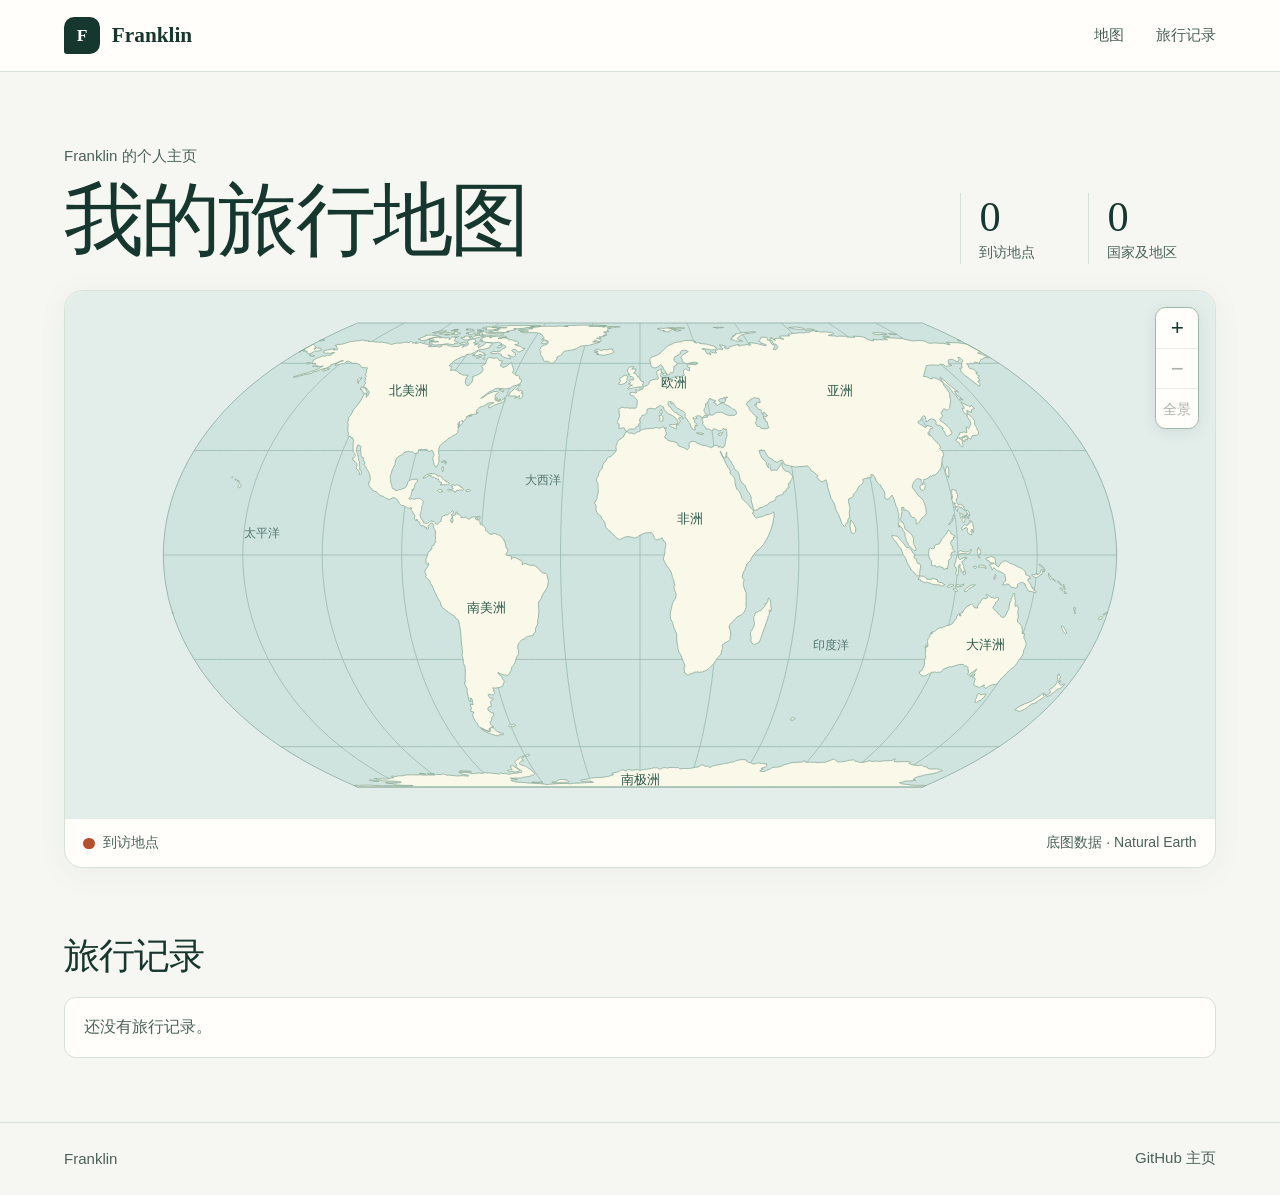
==== index.html @ 1c28c45d "Build personal travel map homepage" ====
<!doctype html>
<html lang="zh-CN">
  <head>
    <meta charset="utf-8">
    <meta name="viewport" content="width=device-width, initial-scale=1">
    <meta name="theme-color" content="#f6f7f2">
    <meta name="description" content="Franklin 的个人主页，记录旅途中到访过的城市和地方。">
    <title>我的旅行地图 · Franklin</title>
    <link rel="icon" href="data:,">
    <link rel="stylesheet" href="./assets/styles.css">
    <script src="./assets/travel.js" defer></script>
  </head>
  <body>
    <a class="skip-link" href="#content">跳到主要内容</a>
    <header class="header">
      <div class="page header-inner">
        <a class="identity" href="./" aria-label="Franklin，首页">
          <span class="identity-mark" aria-hidden="true">F</span>
          Franklin
        </a>
        <nav aria-label="主导航">
          <a href="#map">地图</a>
          <a href="#records">旅行记录</a>
        </nav>
      </div>
    </header>

    <main class="page" id="content">
      <section class="intro" aria-labelledby="page-title">
        <div>
          <p class="eyebrow">Franklin 的个人主页</p>
          <h1 id="page-title">我的旅行地图</h1>
        </div>
        <dl class="stats" aria-label="旅行统计">
          <div><dt>到访地点</dt><dd id="place-count">–</dd></div>
          <div><dt>国家及地区</dt><dd id="country-count">–</dd></div>
        </dl>
      </section>

      <section class="map-card" id="map" aria-label="世界地图">
        <div class="map-stage" id="map-stage" tabindex="0" aria-label="可缩放的世界地图" aria-describedby="map-instructions">
          <p class="sr-only" id="map-instructions">按加号或减号缩放。放大后可拖动地图，或用方向键移动。按 0 恢复全景。</p>
          <canvas id="atlas" aria-hidden="true"></canvas>
          <div class="map-markers" id="map-markers"></div>
          <div class="map-controls" role="group" aria-label="地图控制">
            <button id="zoom-in" type="button" aria-label="放大地图" title="放大地图">+</button>
            <button id="zoom-out" type="button" aria-label="缩小地图" title="缩小地图" disabled>−</button>
            <button id="reset" type="button" aria-label="恢复全景" title="恢复全景" disabled>全景</button>
          </div>
          <p class="map-error" id="map-error" role="status" hidden>地图底图暂时无法加载。</p>
          <article class="map-detail" id="map-detail" aria-label="地点详情" hidden>
            <button class="detail-close" id="detail-close" type="button" aria-label="关闭地点详情">×</button>
            <p class="detail-country" id="detail-country"></p>
            <h2 id="detail-name"></h2>
            <p class="detail-date" id="detail-date" hidden></p>
            <p class="detail-note" id="detail-note" hidden></p>
          </article>
        </div>
        <div class="map-footer">
          <span class="legend"><span class="legend-dot" aria-hidden="true"></span>到访地点</span>
          <a href="https://www.naturalearthdata.com/about/">底图数据 · Natural Earth</a>
        </div>
      </section>

      <section class="records" id="records" aria-labelledby="records-title">
        <div class="records-head">
          <h2 id="records-title">旅行记录</h2>
          <label class="search" id="search-wrap" hidden>
            <span class="sr-only">搜索地点或国家及地区</span>
            <input id="search" type="search" placeholder="搜索地点或国家及地区" autocomplete="off">
          </label>
        </div>
        <p class="records-status" id="records-status" role="status">正在读取旅行记录…</p>
        <ul class="record-grid" id="place-list"></ul>
        <noscript><p>启用 JavaScript 后即可查看地图和旅行记录。</p></noscript>
      </section>
    </main>

    <footer class="footer">
      <div class="page footer-inner">
        <span>Franklin</span>
        <a href="https://github.com/franklin3366">GitHub 主页</a>
      </div>
    </footer>
  </body>
</html>
---- assets/styles.css ----
:root {
  color-scheme: light;
  --paper: #f6f7f2;
  --card: #fffefa;
  --ink: #16372e;
  --muted: #4b6259;
  --line: #d8e1d6;
  --accent: #a3482a;
  --pin: #b84f2b;
  font-family: -apple-system, BlinkMacSystemFont, "PingFang SC", "Microsoft YaHei", sans-serif;
  font-synthesis: none;
  background: var(--paper);
  color: var(--ink);
}

*, *::before, *::after { box-sizing: border-box; }
[hidden] { display: none !important; }
body { margin: 0; min-width: 280px; }
a { color: inherit; text-decoration: none; }
a:hover { text-decoration: underline; text-underline-offset: 0.2em; }
button, input { font: inherit; }
button { color: inherit; }
:focus-visible { outline: 2px solid var(--accent); outline-offset: 4px; }

.sr-only {
  position: absolute;
  width: 1px;
  height: 1px;
  overflow: hidden;
  clip-path: inset(50%);
  white-space: nowrap;
}

.skip-link {
  position: fixed;
  inset: 0.75rem auto auto 0.75rem;
  z-index: 5;
  background: var(--card);
  padding: 0.65rem 1rem;
  transform: translateY(-180%);
}

.skip-link:focus { transform: none; }

.page {
  width: min(100% - 3.5rem, 72rem);
  margin-inline: auto;
}

.header {
  background: var(--card);
  border-bottom: 1px solid var(--line);
}

.header-inner, .footer-inner {
  display: flex;
  align-items: center;
  justify-content: space-between;
  gap: 1rem;
}

.header-inner { min-height: 4.45rem; }
.identity {
  display: inline-flex;
  align-items: center;
  gap: 0.72rem;
  font-family: Georgia, serif;
  font-size: 1.33rem;
  font-weight: bold;
}

.identity-mark {
  display: inline-grid;
  width: 2.27rem;
  aspect-ratio: 1;
  place-items: center;
  border-radius: 28% 28% 28% 8%;
  background: var(--ink);
  color: var(--card);
  font-size: 1.1rem;
}

nav { display: flex; gap: clamp(0.85rem, 3vw, 2rem); }
nav a { color: var(--muted); font-size: 0.94rem; padding-block: 0.65rem; }

.intro {
  display: flex;
  align-items: end;
  justify-content: space-between;
  flex-wrap: wrap;
  gap: 1.55rem 2.5rem;
  padding-block: clamp(2rem, 6vw, 4.65rem) 1.65rem;
}

.eyebrow { color: var(--muted); margin: 0 0 0.65rem; font-size: 0.94rem; }
h1, h2, p, dl, dd { margin: 0; }
h1 {
  font-family: "Songti SC", "Noto Serif CJK SC", SimSun, Georgia, serif;
  font-weight: 700;
  font-size: clamp(2.05rem, 7vw, 5rem);
  line-height: 1.1;
  letter-spacing: -0.035em;
}

.stats { display: flex; align-items: end; }
.stats div {
  display: flex;
  flex-direction: column-reverse;
  min-width: clamp(5.8rem, 12vw, 8rem);
  padding: 0.1rem 0.5rem 0.1rem 1.15rem;
  border-left: 1px solid var(--line);
}
.stats dt { font-size: 0.875rem; color: var(--muted); white-space: nowrap; }
.stats dd {
  font-family: Georgia, serif;
  font-size: clamp(1.85rem, 4vw, 2.65rem);
  line-height: 1.05;
  font-variant-numeric: lining-nums tabular-nums;
  margin-bottom: 0.3rem;
}

.map-card {
  background: var(--card);
  border: 1px solid var(--line);
  border-radius: 1.15rem;
  box-shadow: 0 0.35rem 2rem #2144370c;
  scroll-margin: 1rem;
}

.map-stage {
  position: relative;
  height: clamp(18rem, 45vw, 33rem);
  overflow: hidden;
  isolation: isolate;
  border-radius: 1.1rem 1.1rem 0 0;
  background: #e3eeeb;
  touch-action: pan-y;
}
.map-stage.is-zoomed { cursor: grab; touch-action: none; }
.map-stage.is-dragging { cursor: grabbing; }
#atlas, .map-markers { position: absolute; inset: 0; width: 100%; height: 100%; }
#atlas { display: block; }
.map-markers { pointer-events: none; }
.map-controls {
  position: absolute;
  top: 1rem;
  right: 1rem;
  display: grid;
  overflow: hidden;
  border: 1px solid #9fb6ac;
  border-radius: 0.65rem;
  box-shadow: 0 0.2rem 0.9rem #16372e16;
  background: var(--card);
}
.map-controls button {
  width: 2.6rem;
  height: 2.5rem;
  border: 0;
  background: transparent;
  cursor: pointer;
  font-size: 1.4rem;
  line-height: 1;
}
.map-controls button + button { border-top: 1px solid var(--line); }
.map-controls #reset { font-size: 0.875rem; }
.map-controls button:enabled:hover, .detail-close:hover { background: #e7eee6; }
.map-controls button:focus-visible { outline-offset: -4px; }
.map-controls button:disabled { color: #62756b; opacity: 0.55; cursor: default; }

.marker {
  position: absolute;
  display: grid;
  place-items: center;
  width: 2.4rem;
  height: 2.4rem;
  border: 0;
  border-radius: 50%;
  padding: 0;
  transform: translate(-50%, -50%);
  background: transparent;
  pointer-events: auto;
  cursor: pointer;
}
.marker::after, .legend-dot {
  content: "";
  display: inline-block;
  width: 0.7rem;
  height: 0.7rem;
  border-radius: 50%;
  background: var(--pin);
}
.marker::after {
  width: 0.88rem;
  height: 0.88rem;
  border: 2px solid white;
  box-shadow: 0 1px 5px #47251364;
}
.marker:hover::after, .marker[aria-pressed="true"]::after {
  box-shadow: 0 0 0 4px #b84f2b53;
  background: var(--accent);
}
.marker[aria-pressed="true"], .marker:focus-visible { z-index: 1; }

.map-detail, .map-error {
  position: absolute;
  left: 1rem;
  bottom: 1rem;
  width: min(20rem, calc(100% - 2rem));
  max-height: calc(100% - 2rem);
  overflow: auto;
  padding: 1rem 2.75rem 1rem 1.05rem;
  background: var(--card);
  border: 1px solid var(--line);
  border-radius: 0.82rem;
  box-shadow: 0 0.35rem 1.3rem #16372e1c;
  cursor: default;
  overflow-wrap: anywhere;
}
.detail-country { font-size: 0.875rem; color: var(--muted); }
.map-detail h2 { margin: 0.15rem 0 0.35rem; font-size: 1.25rem; }
.detail-date, .detail-note { line-height: 1.5; }
.detail-date { color: var(--muted); font-size: 0.875rem; }
.detail-note { margin-top: 0.35rem; white-space: pre-wrap; }
.detail-close {
  position: absolute;
  top: 0.45rem;
  right: 0.45rem;
  width: 2.1rem;
  height: 2.1rem;
  border: 0;
  border-radius: 0.45rem;
  background: transparent;
  cursor: pointer;
  font-size: 1.45rem;
  line-height: 1;
}

.map-footer {
  display: flex;
  align-items: center;
  justify-content: space-between;
  flex-wrap: wrap;
  gap: 0.55rem 1rem;
  min-height: 3rem;
  padding: 0.65rem 1.15rem;
  color: var(--muted);
  font-size: 0.875rem;
}
.legend { display: inline-flex; align-items: center; gap: 0.5rem; }

.records { margin-block: clamp(2.2rem, 6vw, 4rem); scroll-margin: 1rem; }
.records-head { display: flex; flex-wrap: wrap; align-items: center; justify-content: space-between; gap: 0.85rem; }
.records h2 { font-size: clamp(1.45rem, 3.4vw, 2.25rem); letter-spacing: -0.025em; }
.search input {
  width: min(16rem, 100%);
  min-height: 2.75rem;
  padding-inline: 0.8rem;
  color: var(--ink);
  background: var(--card);
  border: 1px solid #a7bcaf;
  border-radius: 0.55rem;
}
.search input::placeholder { color: var(--muted); opacity: 1; }
.records-status {
  margin-top: 1rem;
  padding: 1.05rem 1.2rem;
  background: var(--card);
  border: 1px solid var(--line);
  border-radius: 0.72rem;
  color: var(--muted);
  line-height: 1.55;
}
.record-grid {
  list-style: none;
  display: grid;
  grid-template-columns: repeat(auto-fit, minmax(min(100%, 16rem), 1fr));
  gap: 0.85rem;
  margin: 1rem 0 0;
  padding: 0;
}
.record-grid:empty { display: none; }
.record {
  display: grid;
  width: 100%;
  height: 100%;
  gap: 0.35rem;
  text-align: left;
  padding: 1rem 1.15rem;
  background: var(--card);
  border: 1px solid var(--line);
  border-radius: 0.72rem;
  overflow-wrap: anywhere;
  cursor: pointer;
}
.record:hover, .record[aria-pressed="true"] { border-color: var(--accent); }
.record-name { font-size: 1.1rem; font-weight: 700; }
.record-meta { color: var(--muted); font-size: 0.875rem; line-height: 1.45; }

.footer { border-top: 1px solid var(--line); }
.footer-inner { min-height: 4.5rem; color: var(--muted); font-size: 0.94rem; }

@media (max-width: 38rem) {
  .page { width: calc(100% - 1.75rem); }
  .header-inner { min-height: 3.65rem; }
  .intro { padding-block: 2rem 1.05rem; }
  .map-stage { height: clamp(15.5rem, 63vw, 21rem); }
  .map-controls { top: 0.55rem; right: 0.55rem; }
  .map-controls button { width: 2.5rem; height: 2.5rem; }
  .map-footer { padding-inline: 0.8rem; }
  .map-detail, .map-error { left: 0.55rem; bottom: 0.55rem; }
}
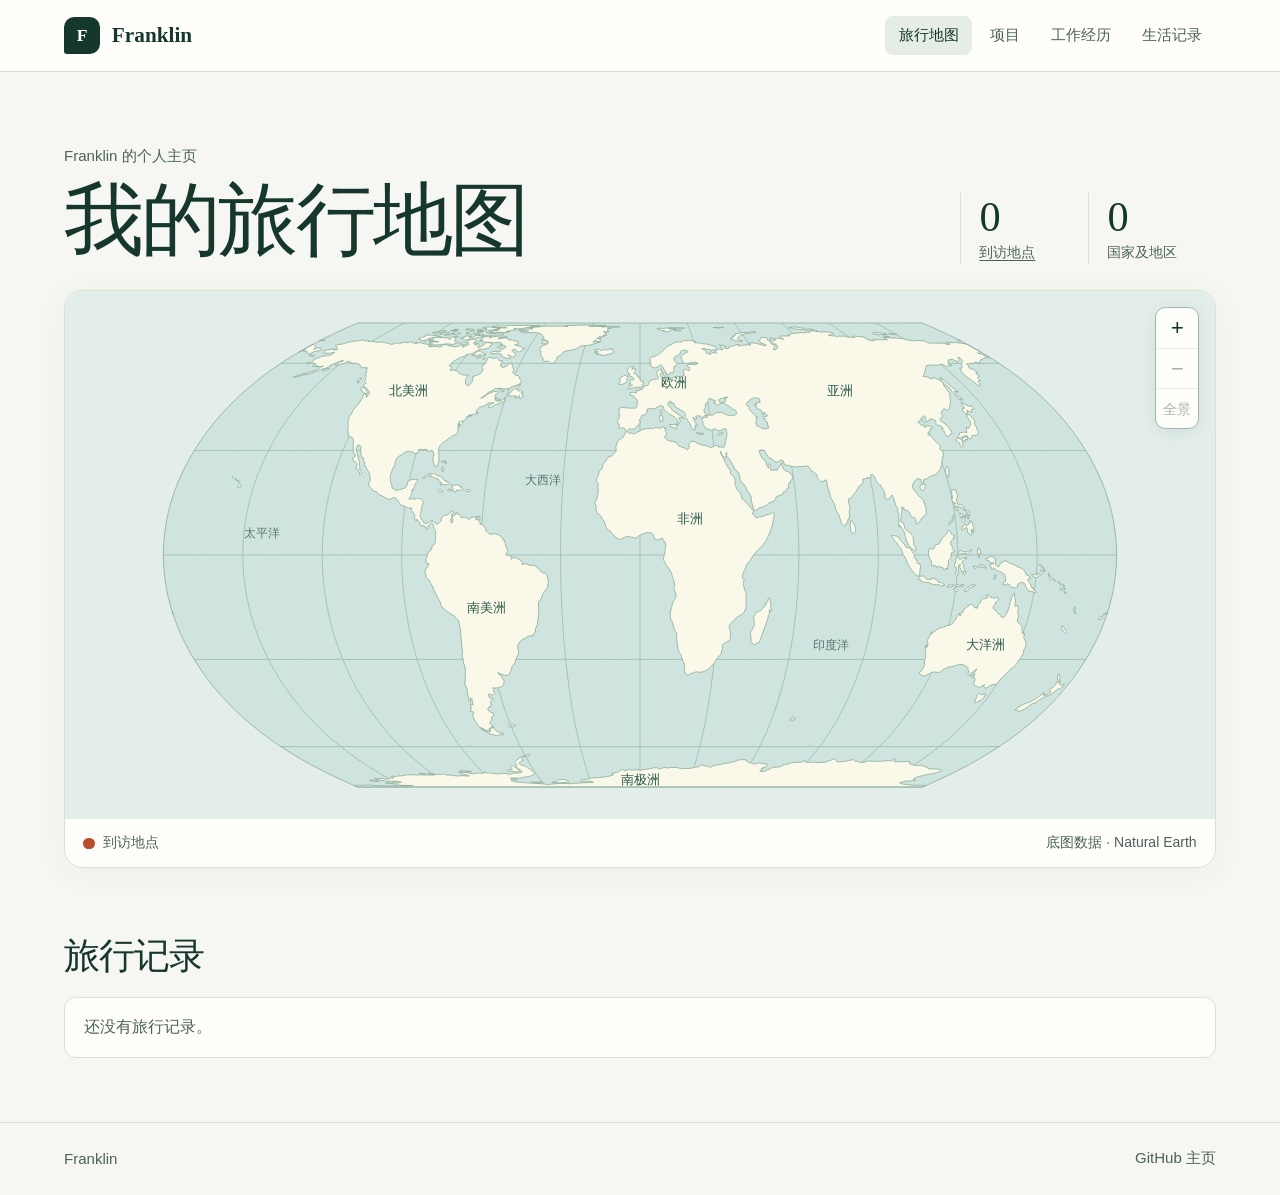
==== commit b426acaa: "Add project, career, and journal pages" ====
--- a/index.html
+++ b/index.html
@@ -18,9 +18,11 @@
           <span class="identity-mark" aria-hidden="true">F</span>
           Franklin
         </a>
-        <nav aria-label="主导航">
-          <a href="#map">地图</a>
-          <a href="#records">旅行记录</a>
+        <nav class="site-nav" aria-label="主导航">
+          <a href="./" aria-current="page">旅行地图</a>
+          <a href="./projects/">项目</a>
+          <a href="./experience/">工作经历</a>
+          <a href="./journal/">生活记录</a>
         </nav>
       </div>
     </header>
@@ -32,7 +34,7 @@
           <h1 id="page-title">我的旅行地图</h1>
         </div>
         <dl class="stats" aria-label="旅行统计">
-          <div><dt>到访地点</dt><dd id="place-count">–</dd></div>
+          <div><dt><a class="section-link" href="#records">到访地点</a></dt><dd id="place-count">–</dd></div>
           <div><dt>国家及地区</dt><dd id="country-count">–</dd></div>
         </dl>
       </section>
--- a/assets/styles.css
+++ b/assets/styles.css
@@ -80,8 +80,16 @@
   font-size: 1.1rem;
 }
 
-nav { display: flex; gap: clamp(0.85rem, 3vw, 2rem); }
-nav a { color: var(--muted); font-size: 0.94rem; padding-block: 0.65rem; }
+.site-nav { display: flex; flex-wrap: wrap; align-items: center; gap: 0.25rem; }
+.site-nav a {
+  padding: 0.65rem 0.85rem;
+  border-radius: 0.5rem;
+  color: var(--muted);
+  font-size: 0.94rem;
+  white-space: nowrap;
+}
+.site-nav a:hover { background: #eff2eb; text-decoration: none; }
+.site-nav a[aria-current="page"] { background: #e5ede4; color: var(--ink); font-weight: 675; }
 
 .intro {
   display: flex;
@@ -111,6 +119,7 @@
   border-left: 1px solid var(--line);
 }
 .stats dt { font-size: 0.875rem; color: var(--muted); white-space: nowrap; }
+.section-link { text-decoration: underline; text-underline-offset: 0.2em; }
 .stats dd {
   font-family: Georgia, serif;
   font-size: clamp(1.85rem, 4vw, 2.65rem);
@@ -299,13 +308,75 @@
 .footer { border-top: 1px solid var(--line); }
 .footer-inner { min-height: 4.5rem; color: var(--muted); font-size: 0.94rem; }
 
+.subpage { display: flex; flex-direction: column; min-height: 100vh; }
+.subpage main { flex: 1; padding-bottom: clamp(3.2rem, 8vw, 6.5rem); }
+.subpage .intro { padding-bottom: 1.7rem; }
+.subpage .records-status { max-width: 44rem; margin-top: 0; }
+
+.content-list {
+  display: grid;
+  grid-template-columns: repeat(auto-fit, minmax(min(100%, 21rem), 1fr));
+  gap: 1rem;
+  margin: 0;
+  padding: 0;
+  list-style: none;
+}
+.records-status:not([hidden]) + .content-list:not(:empty) { margin-top: 1rem; }
+.content-list:not(.experience-list) > li:only-child { max-width: 44rem; }
+.content-card {
+  height: 100%;
+  padding: clamp(1.15rem, 3vw, 1.85rem);
+  background: var(--card);
+  border: 1px solid var(--line);
+  border-radius: 0.9rem;
+  box-shadow: 0 0.35rem 1.35rem #2144370a;
+  overflow-wrap: anywhere;
+}
+.content-card h2 { font-size: clamp(1.3rem, 3.5vw, 1.8rem); line-height: 1.25; }
+.content-card .content-meta { margin-top: 0.5rem; color: var(--muted); font-size: 0.94rem; }
+.content-card .content-note { margin-top: 0.85rem; color: var(--muted); line-height: 1.65; white-space: pre-wrap; }
+.content-links { display: flex; flex-wrap: wrap; gap: 0.5rem; margin-top: 1rem; }
+.content-links a {
+  display: inline-flex;
+  align-items: center;
+  min-height: 2.65rem;
+  padding-inline: 0.8rem;
+  border: 1px solid var(--line);
+  border-radius: 0.5rem;
+  color: var(--ink);
+  font-size: 0.94rem;
+  font-weight: 600;
+}
+.content-links a:hover { background: #eff2eb; }
+
+.experience-list { grid-template-columns: minmax(0, 1fr); max-width: 52rem; }
+.experience-item { display: grid; grid-template-columns: minmax(9rem, 0.26fr) minmax(0, 1fr); gap: 1.25rem; }
+.experience-item .content-meta { margin-top: 0.45rem; }
+.experience-period { padding-top: 0.22rem; color: var(--muted); font-size: 0.94rem; line-height: 1.55; }
+
+.journal-nav { display: flex; flex-wrap: wrap; gap: 0.45rem; margin-bottom: 1.15rem; }
+.journal-nav a {
+  padding: 0.65rem 0.9rem;
+  border: 1px solid var(--line);
+  border-radius: 0.6rem;
+  background: var(--card);
+  color: var(--muted);
+  font-weight: 600;
+}
+.journal-nav a:hover { background: #eff2eb; text-decoration: none; }
+.journal-nav a[aria-current="page"] { background: var(--ink); border-color: var(--ink); color: var(--card); }
+
 @media (max-width: 38rem) {
   .page { width: calc(100% - 1.75rem); }
-  .header-inner { min-height: 3.65rem; }
+  .header-inner { flex-direction: column; align-items: flex-start; gap: 0.5rem; padding-block: 0.65rem; }
+  .site-nav { width: 100%; justify-content: space-between; gap: 0.1rem; }
+  .site-nav a { padding-inline: 0.35rem; font-size: 0.875rem; }
   .intro { padding-block: 2rem 1.05rem; }
   .map-stage { height: clamp(15.5rem, 63vw, 21rem); }
   .map-controls { top: 0.55rem; right: 0.55rem; }
   .map-controls button { width: 2.5rem; height: 2.5rem; }
   .map-footer { padding-inline: 0.8rem; }
   .map-detail, .map-error { left: 0.55rem; bottom: 0.55rem; }
-}
+  .experience-item { grid-template-columns: 1fr; gap: 0.55rem; }
+  .experience-period { padding-top: 0; }
+}
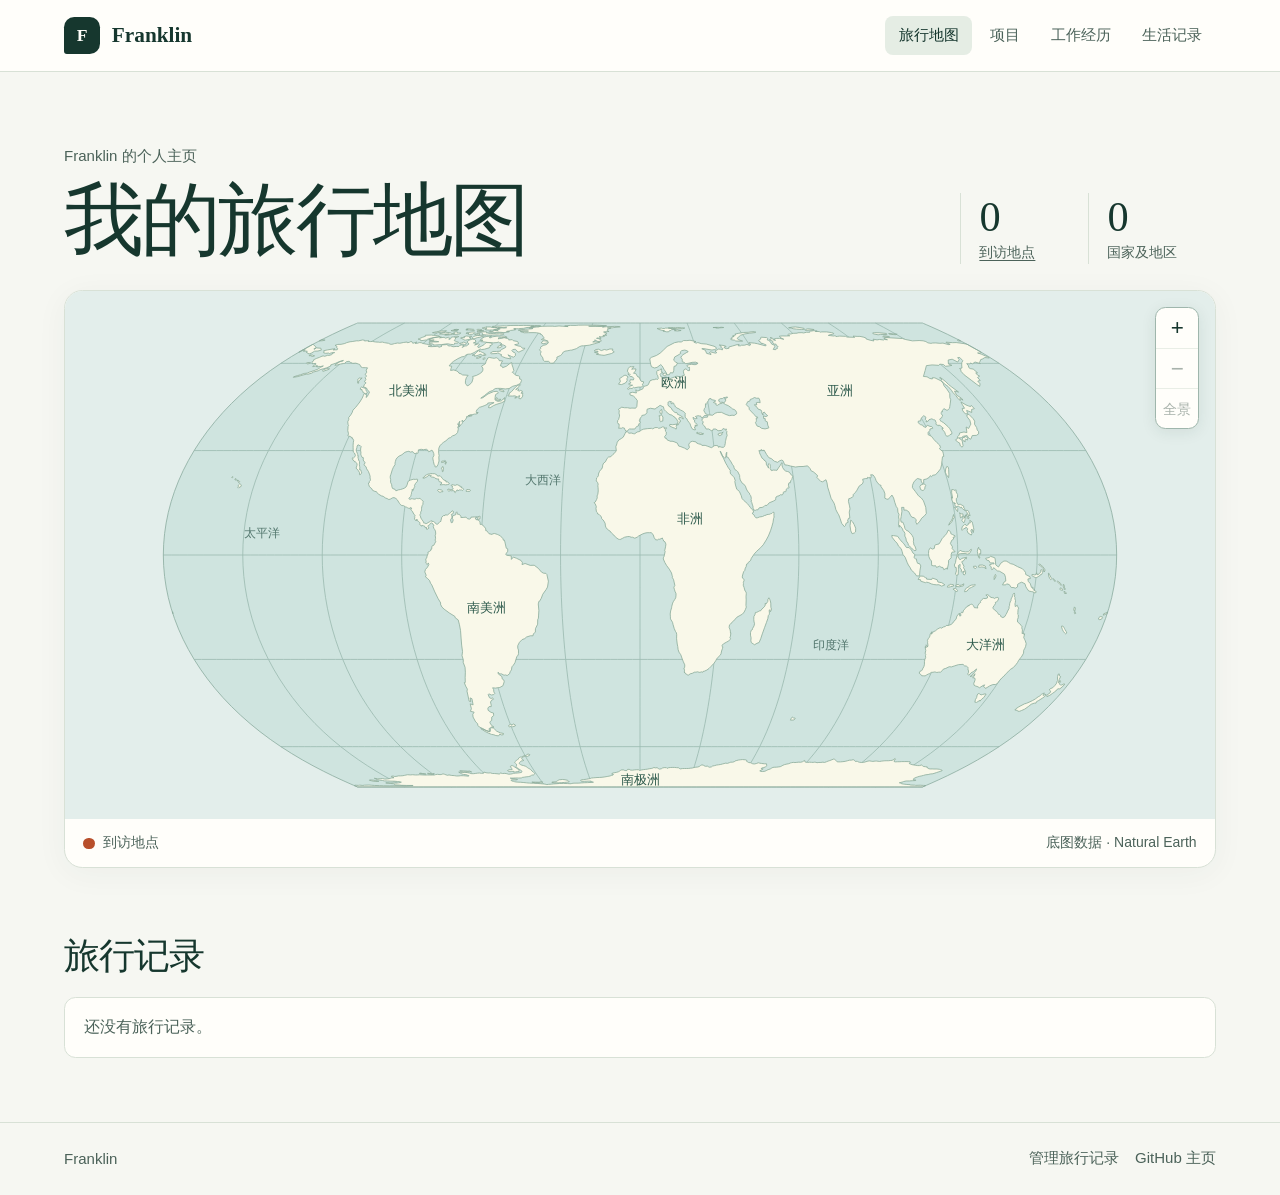
==== commit 91337a6c: "Link the owner-only travel editor from the travel map" ====
--- a/index.html
+++ b/index.html
@@ -81,7 +81,10 @@
     <footer class="footer">
       <div class="page footer-inner">
         <span>Franklin</span>
-        <a href="https://github.com/franklin3366">GitHub 主页</a>
+        <div class="footer-links">
+          <a href="https://franklin-travel-records.franklin3366.chatgpt.site/">管理旅行记录</a>
+          <a href="https://github.com/franklin3366">GitHub 主页</a>
+        </div>
       </div>
     </footer>
   </body>
--- a/assets/styles.css
+++ b/assets/styles.css
@@ -307,6 +307,7 @@
 
 .footer { border-top: 1px solid var(--line); }
 .footer-inner { min-height: 4.5rem; color: var(--muted); font-size: 0.94rem; }
+.footer-links { display: flex; flex-wrap: wrap; justify-content: end; gap: 0.55rem 1rem; }
 
 .subpage { display: flex; flex-direction: column; min-height: 100vh; }
 .subpage main { flex: 1; padding-bottom: clamp(3.2rem, 8vw, 6.5rem); }
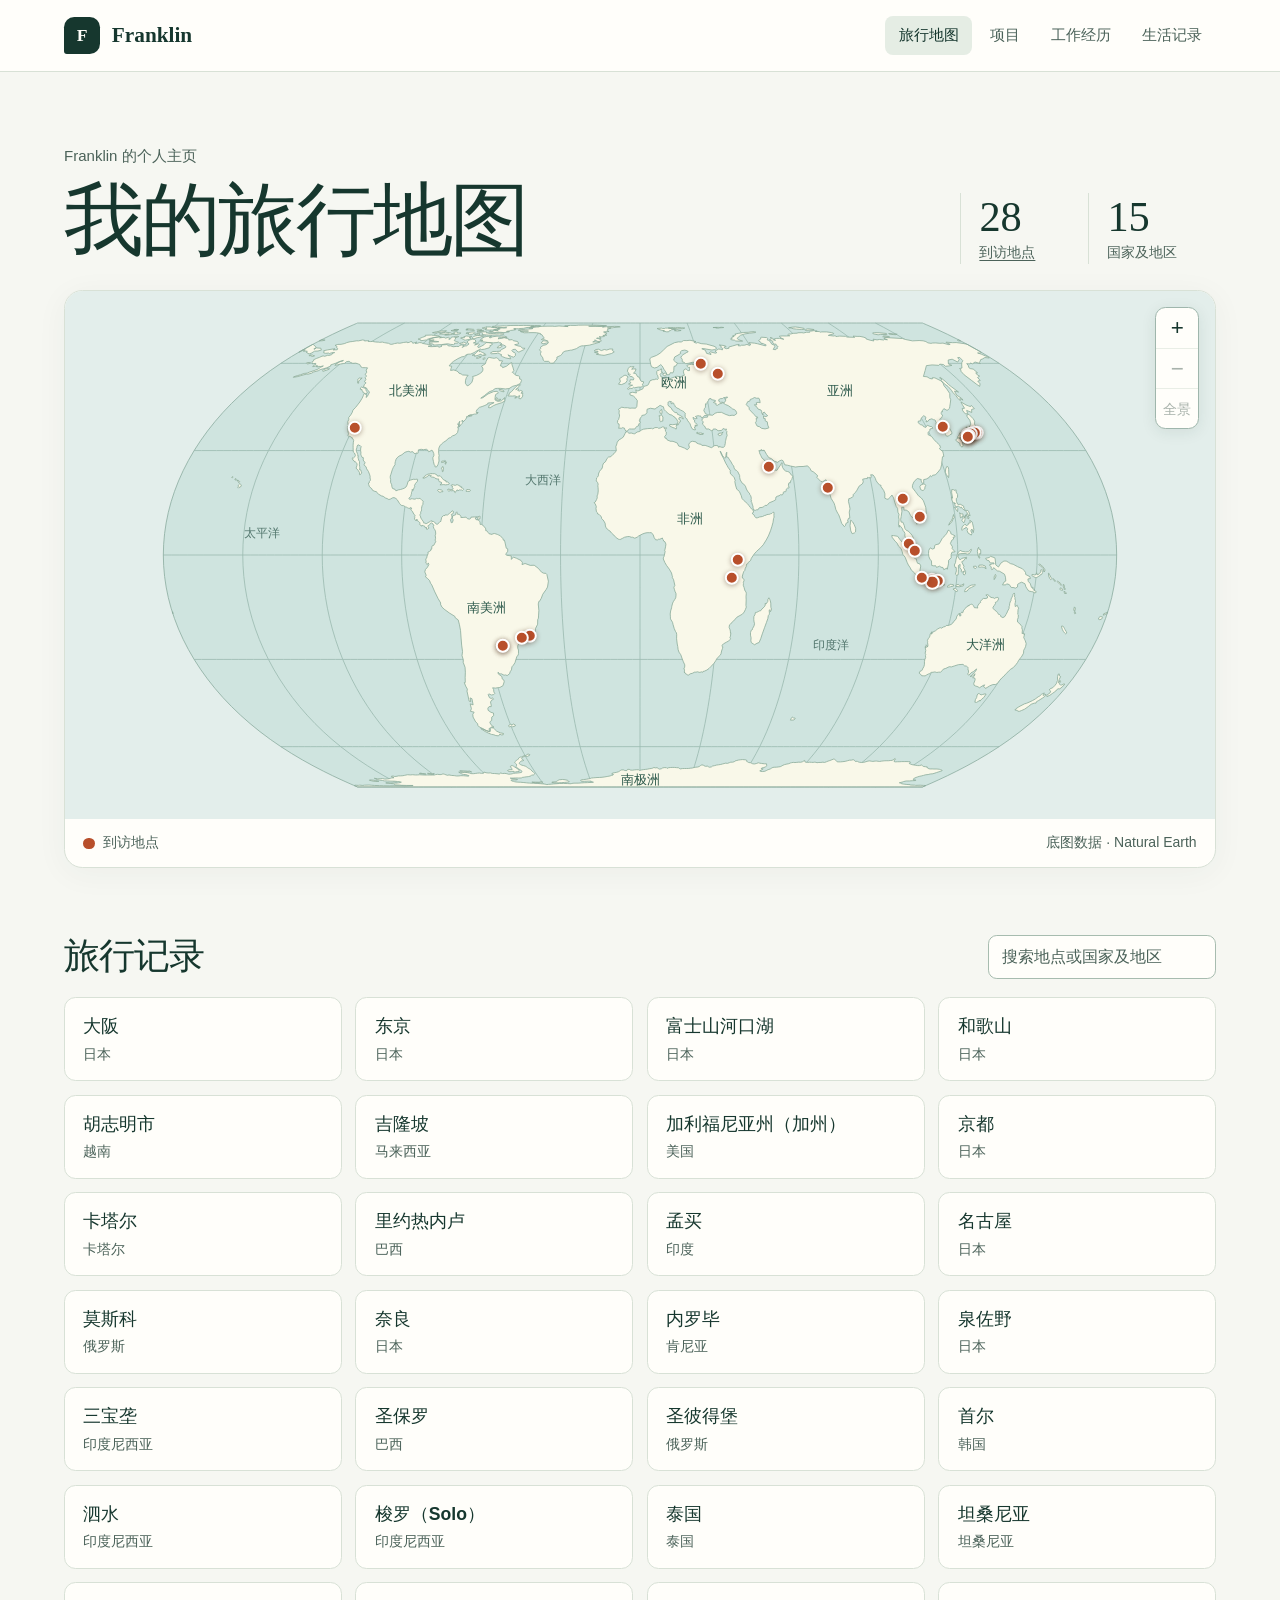
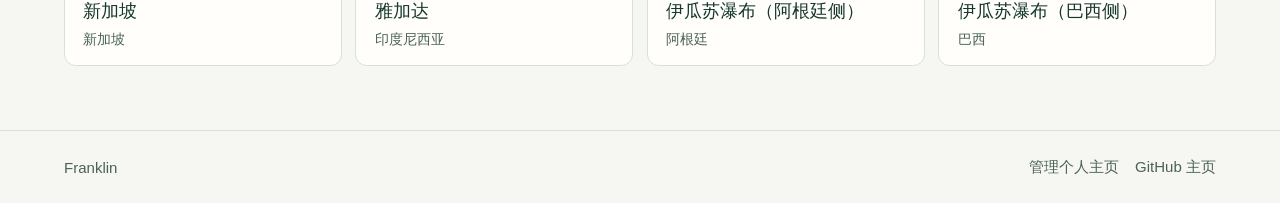
==== commit add800ab: "Label the personal site management entry" ====
--- a/index.html
+++ b/index.html
@@ -82,7 +82,7 @@
       <div class="page footer-inner">
         <span>Franklin</span>
         <div class="footer-links">
-          <a href="https://franklin-travel-records.franklin3366.chatgpt.site/">管理旅行记录</a>
+          <a href="https://franklin-travel-records.franklin3366.chatgpt.site/">管理个人主页</a>
           <a href="https://github.com/franklin3366">GitHub 主页</a>
         </div>
       </div>
